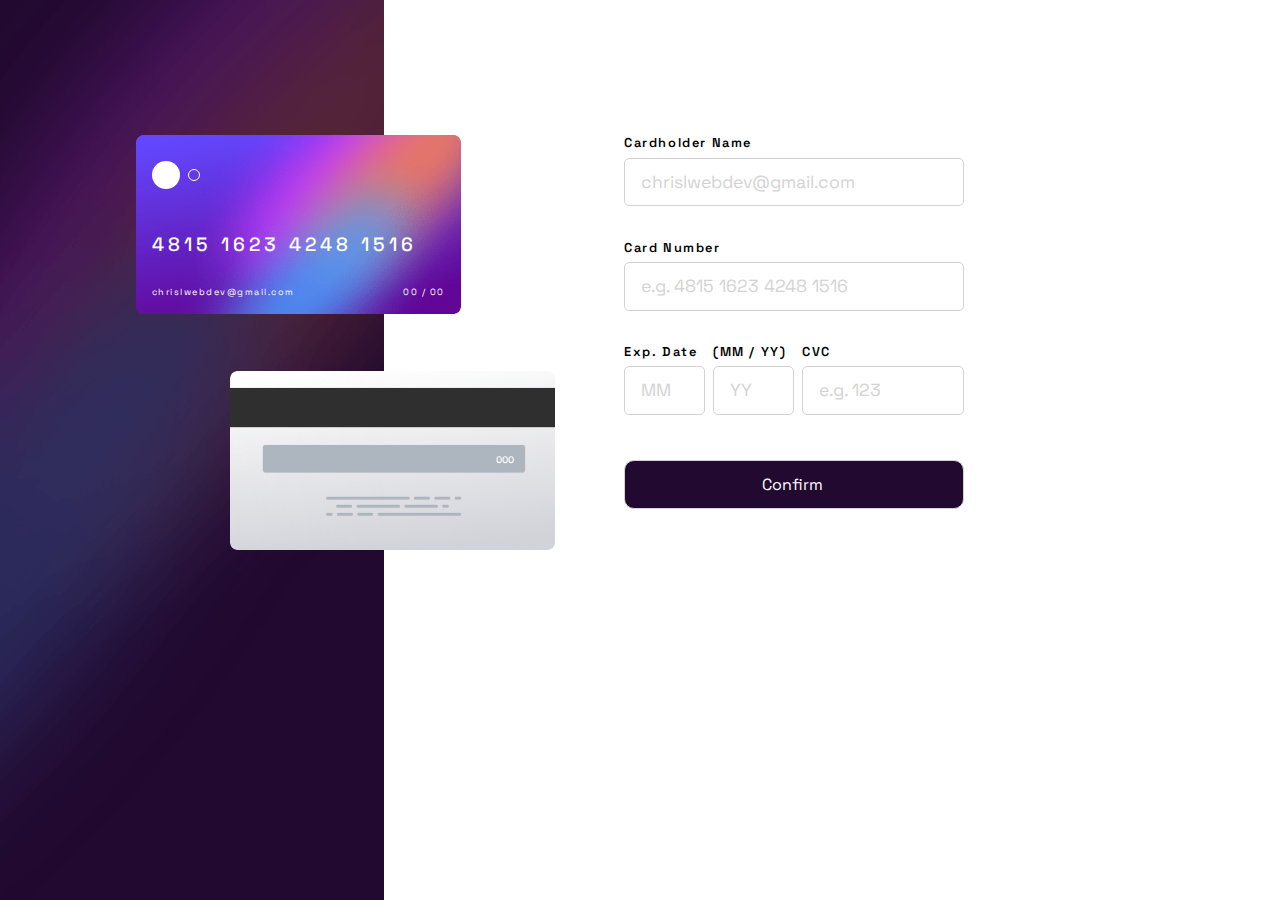
==== index.html @ e5f3b250 "Initial commit" ====
<!DOCTYPE html>
<html lang="en">
  <head>
    <meta charset="UTF-8" />
    <meta name="viewport" content="width=device-width, initial-scale=1.0" />
    <!-- displays site properly based on user's device -->

    <link
      rel="icon"
      type="image/png"
      sizes="32x32"
      href="./images/favicon-32x32.png"
    />
    <link rel="stylesheet" href="./stylesheet.css" />
    <link
      rel="stylesheet"
      href="https://cdnjs.cloudflare.com/ajax/libs/font-awesome/6.4.2/css/all.min.css"
      integrity="sha512-z3gLpd7yknf1YoNbCzqRKc4qyor8gaKU1qmn+CShxbuBusANI9QpRohGBreCFkKxLhei6S9CQXFEbbKuqLg0DA=="
      crossorigin="anonymous"
      referrerpolicy="no-referrer"
    />

    <title>Frontend Mentor | Interactive card details form</title>
  </head>
  <body>
    <!-- 1. Cards -->
    <main>
      <div class="card-container">
        <div class="card-center">
          <div class="card-back-container">
            <div class="card-back-info">
              <p class="card-back-cvv-code">000</p>
            </div>
          </div>

          <div class="card-front-container">
            <div class="card-front-info">
              <div class="card-front-logo">
                <div class="card-front-logo-pt-1"></div>
                <div class="card-front-logo-pt-2"></div>
              </div>

              <p class="card-front-number">4815 1623 4248 1516</p>

              <div class="card-front-details">
                <p class="card-front-name">chrislwebdev@gmail.com</p>
                <div class="card-expiration">
                  <span class="card-expiration-1">00</span>
                  <span class="card-expiration-2">/</span>
                  <span class="card-expiration-3">00</span>
                </div>
              </div>
            </div>
          </div>
        </div>
      </div>

      <!-- 2. Card details form -->
      <form action="" method="post" class="card-details-form">
        <div class="card-details-container">
          <label for="cardholder-name" class="cardholder-name"
            >Cardholder Name</label
          >
          <input
            type="text"
            id="cardholder-name"
            name="cardholder-name"
            placeholder="chrislwebdev@gmail.com"
            class="cardholder-name-input"
          />
          <p class="cardholder-name-error card-details-error">
            Please review your name
          </p>
        </div>

        <div class="card-details-container">
          <label for="er" class="card-number">Card Number</label>
          <input
            type="text"
            id="card-number"
            name="card-number"
            placeholder="e.g. 4815 1623 4248 1516"
            class="card-number-input"
            maxlength="19"
          />
          <p class="card-number-error card-details-error">
            Please review your number
          </p>
        </div>

        <div class="card-details-container">
          <div class="card-details-sub-container">
            <label for="expiration-date-1">Exp. Date</label>
            <input
              type="number"
              maxlength="3"
              id="expiration-date-1"
              name="expiration-date-1"
              placeholder="MM"
              class="expiration-date-1-input"
            />
            <p class="card-date-1-error card-details-error">
              Please review month
            </p>
          </div>

          <div class="card-details-sub-container">
            <label for="expiration-date-2">(MM / YY)</label>
            <input
              type="number"
              maxlength="3"
              id="expiration-date-2"
              name="expiration-date-2"
              placeholder="YY"
              class="expiration-date-2-input"
            />
            <p class="card-date-2-error card-details-error">
              Please review year
            </p>
          </div>

          <div class="card-details-sub-container">
            <label for="cvc-code">CVC</label>
            <input
              type="number"
              id="cvc-code"
              name="cvc-code"
              placeholder="e.g. 123"
              class="cvc-code-input"
            />
            <p class="cvc-code-error card-details-error">
              Please review your CVC code
            </p>
          </div>
        </div>

        <input type="submit" value="Confirm" class="form-submit-btn" />
      </form>
    </main>

    <script src="app.js"></script>
  </body>
</html>
---- stylesheet.css ----
@import url('https://fonts.googleapis.com/css2?family=Space+Grotesk:wght@300;400;500;600;700&display=swap');

*, *::before, *::after {
    margin: 0;
    padding: 0;
    box-sizing: border-box;
}

html {
    /* Font */
    --space-grotesk: Space Grotesk;

    /* Colors */
    --purple-rain: hsl(249, 99%, 64%);
    --peoples-purple: hsl(278, 94%, 30%);
    --warning-red: hsl(0, 100%, 66%);
    --white: hsl(0, 0%, 100%);
    color: hsl(270, 3%, 87%);
    color: hsl(279, 6%, 55%);
    --deep-purple-rain: hsl(278, 68%, 11%);
}

body {
    /* text-transform: uppercase; */
    font-family: var(--space-grotesk);
    font-weight: 500;
    max-width: 1440px;
    margin: auto;
}

img {
    max-width: 100%;
}

/* 1. Cards */
.card-container {
    height: 15rem;
    background: url('./images/bg-main-mobile.png');
    /* position: relative; */
    /* width: 90%; */
}

.card-center {
    max-width: 375px;
    /* min-width: 375px; */
    width: 99%;
    margin: auto;
    height: 100%;
    position: relative;
    /* background: red; */
}


.card-back-container, .card-front-container {
    width: 286px;
    height: 157px;
    max-width: 80%;
    position: absolute;
    border-radius: 7px;
    background-repeat: no-repeat;
    background-size: 100% 100%;
    color: var(--white);
}

.card-back-container {
    background-image: url('./images/bg-card-back.png');
    top: 15%;
    left: 18%;
    position: relative;
}

.card-back-cvv-code {
    display: inline;
    position: absolute;
    top: 46%;
    left: 83%;
    font-size: 7px;
}

.card-front-container {
    background-image: url('./images/bg-card-front.png');
    left: 5%;
    top: 52%;
}

.card-front-info {
    height: 100%;
    display: grid;
    grid-template-rows: 55% auto auto;
    padding: 1rem;
}

.card-front-logo {
    display: flex;
    align-items: center;
    gap: 0.5rem;
    margin-top: -2rem;
}

.card-front-logo > * {
    border-radius: 50%;
}

.card-front-logo-pt-1 {
    background: var(--white);
    height: 1.75rem;
    width: 1.75rem;
}

.card-front-logo-pt-2 {
    height: 0.75rem;
    width: 0.75rem;
    border: 1.3px solid var(--white);
}


.card-front-number {
    letter-spacing: 3.5px;
    font-size: 1rem;
}

input::-webkit-outer-spin-button,
input::-webkit-inner-spin-button {
    display: none;
}

.card-front-details {
    display: flex;
    justify-content: space-between;
    align-items: flex-end;
    font-size: 9px;
    letter-spacing: 1.5px;
    font-weight: 400;
}


/* 2. Card details form  */
.card-details-form {
    margin-top: 5rem;
    width: 90%;
    /* background: yellow; */
    margin: auto;
    margin-top: 5rem;
    max-width: 340px;
    margin-bottom: 2rem;
}

::placeholder {
    font-family: var(--space-grotesk);
    color: lightgrey;
    /* padding-left: 0.5rem; */
    font-size: 1.1rem;
    text-transform: none;
}

label {
    font-size: 0.8rem;
    letter-spacing: 1.6px;
    display: block;
    margin-bottom: 0.4rem;
    font-weight: 600;
    color: black;
}

input {
    width: 100%;
    padding: 0.8rem 0.25rem;
    border: 1px solid lightgray;
    border-radius: 5px;
    padding-left: 1rem;
    font-size: 1.1rem;
    /* text-transform: uppercase; */
}


.card-details-container:nth-child(3) {
    display: grid;
    grid-template-columns: 0.5fr 0.5fr 1fr;
    gap: 0.5rem;
}

.card-details-container {
    margin-bottom: 1rem;
}

.form-submit-btn, .success-continue-btn {
    background: var(--deep-purple-rain);
    color: var(--white);
    font-family: var(--space-grotesk);
    font-weight: 400;
    font-size: 1rem;
    padding-block: 0.8rem;
    padding-left: 0;
    border-radius: 10px;
    text-transform: none;
    cursor: pointer;
}

.card-number-inputs-container {
    display: flex;
}

.card-details-error {
    color: var(--warning-red);
    font-size: 0.65rem;
    margin-top: 0.2rem;
    text-transform: none;
    visibility:hidden;
}

.element-visible {
    visibility: visible;
}


/* 3. Success page */
.success-message {
    text-align: center;
}

.success-message > * {
    margin-bottom: 1.5rem;
}

.success-tick-background {
    height: 5rem;
    width: 5rem;
    background: linear-gradient(var(--purple-rain), var(--peoples-purple));
    border-radius: 50px;
    color: var(--white);
    display: inline-block;
    position: relative;
}

.success-tick {
    position: absolute;
    top: 50%;
    left: 50%;
    transform: translate(-50%, -50%);
    font-size: 2rem;
    font-weight: 200;
}

.success-thank-you {
    color: var(--deep-purple-rain);
    letter-spacing: 2px;
    font-size: 1.75rem;
    text-transform: uppercase;
}

.success-message {
    text-transform: none;
    margin-bottom: 2.5rem;
}

.success-continue-btn {
    width: 90%;
}

/* Responsive section */
@media (width > 1000px) {

    main {
        display: grid;
        grid-template-columns: 30% 70%;
        grid-template-rows: 1fr;
        height: 100vh;
        max-height: 1000px;
    }
    
    .card-container {
        background: url('./images/bg-main-desktop.png');
        height: 100%;
    }
    
    .card-back-container, .card-front-container {
        width: 325px;
        height: 179px;
        max-width: 200%;
    }

    .card-details-form {
        margin-left: 15rem;
        margin-top: 15%;
    }

    .card-back-container {
        top: 55%;
        left: 60%;
    }
    
    .card-front-container {
        top: 20%;
        left: 35%;
    }

    .card-center {
        height: 100%;
    }

    .card-back-cvv-code {
        font-size: 9.5px;
        left: 82%;
    }

    .card-front-number {
        letter-spacing: 4px;
        font-size: 1.2rem;
    }
}


@media (height > 850px) {
    .card-center {
        height: 75%;
    }
}

.attribution {
    padding: 2rem 3rem;
    margin-top: 5rem;
    text-align: center;
}

.attribution-title {
    text-decoration: underline;
}

.attribution-link {
    font-size: 1.2rem;
}

.frontend-mentor-img {
    width: 20rem;
}

.attribution-align {
    margin-bottom: 2rem;
    display: flex;
    flex-flow: column;
    justify-content: space-evenly;
    align-items: center;
    margin-top: 1.5rem;
}

.attribution-align > * {
    margin-bottom: 2rem;
}

.social-icons {
    display: flex;
    justify-content: center;
    gap: 1rem;
    font-size: 2rem;
}

.social-icons > li > a {
    color: black;
}

.coder-img {
    width: 7rem;
}

@media (width > 650px) {
    .attribution {
        display: grid;
        grid-template-columns: repeat(2, 1fr);
    }
    
    .attribution-align {
    min-height: 17.5rem;
    margin-inline: 2rem;
    }

    .attribution-align > * {
        margin-bottom: 0;
    }
}
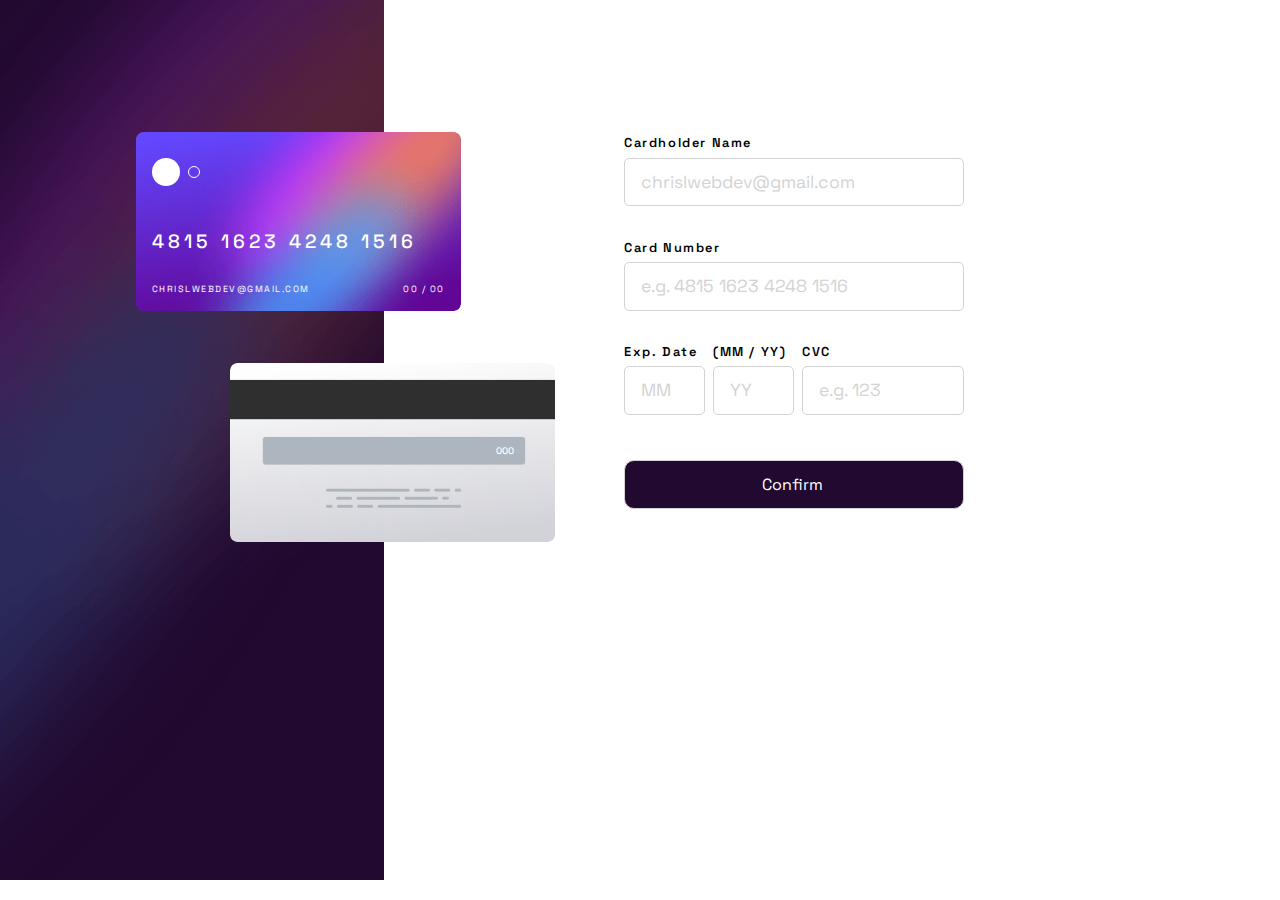
==== commit 47dd54de: "Bug fixes" ====
--- a/index.html
+++ b/index.html
@@ -67,6 +67,7 @@
             name="cardholder-name"
             placeholder="chrislwebdev@gmail.com"
             class="cardholder-name-input"
+            onkeypress="return !/\d/.test(event.key)"
           />
           <p class="cardholder-name-error card-details-error">
             Please review your name
@@ -93,11 +94,14 @@
             <label for="expiration-date-1">Exp. Date</label>
             <input
               type="number"
-              maxlength="3"
               id="expiration-date-1"
               name="expiration-date-1"
               placeholder="MM"
               class="expiration-date-1-input"
+              inputmode="numeric"
+              pattern="\d{2}"
+              maxlength="2"
+              oninput="if (this.value.length > this.maxLength) this.value = this.value.slice(0, this.maxLength);"
             />
             <p class="card-date-1-error card-details-error">
               Please review month
@@ -108,11 +112,13 @@
             <label for="expiration-date-2">(MM / YY)</label>
             <input
               type="number"
-              maxlength="3"
               id="expiration-date-2"
               name="expiration-date-2"
               placeholder="YY"
               class="expiration-date-2-input"
+              pattern="\d{2}"
+              maxlength="2"
+              oninput="if (this.value.length > this.maxLength) this.value = this.value.slice(0, this.maxLength);"
             />
             <p class="card-date-2-error card-details-error">
               Please review year
@@ -127,6 +133,9 @@
               name="cvc-code"
               placeholder="e.g. 123"
               class="cvc-code-input"
+              pattern="\d{3}"
+              maxlength="3"
+              oninput="if (this.value.length > this.maxLength) this.value = this.value.slice(0, this.maxLength);"
             />
             <p class="cvc-code-error card-details-error">
               Please review your CVC code
--- a/stylesheet.css
+++ b/stylesheet.css
@@ -1,379 +1,385 @@
-@import url('https://fonts.googleapis.com/css2?family=Space+Grotesk:wght@300;400;500;600;700&display=swap');
-
-*, *::before, *::after {
-    margin: 0;
-    padding: 0;
-    box-sizing: border-box;
+@import url("https://fonts.googleapis.com/css2?family=Space+Grotesk:wght@300;400;500;600;700&display=swap");
+
+*,
+*::before,
+*::after {
+  margin: 0;
+  padding: 0;
+  box-sizing: border-box;
 }
 
 html {
-    /* Font */
-    --space-grotesk: Space Grotesk;
-
-    /* Colors */
-    --purple-rain: hsl(249, 99%, 64%);
-    --peoples-purple: hsl(278, 94%, 30%);
-    --warning-red: hsl(0, 100%, 66%);
-    --white: hsl(0, 0%, 100%);
-    color: hsl(270, 3%, 87%);
-    color: hsl(279, 6%, 55%);
-    --deep-purple-rain: hsl(278, 68%, 11%);
+  /* Font */
+  --space-grotesk: Space Grotesk;
+
+  /* Colors */
+  --purple-rain: hsl(249, 99%, 64%);
+  --peoples-purple: hsl(278, 94%, 30%);
+  --warning-red: hsl(0, 100%, 66%);
+  --white: hsl(0, 0%, 100%);
+  color: hsl(270, 3%, 87%);
+  color: hsl(279, 6%, 55%);
+  --deep-purple-rain: hsl(278, 68%, 11%);
 }
 
 body {
-    /* text-transform: uppercase; */
-    font-family: var(--space-grotesk);
-    font-weight: 500;
-    max-width: 1440px;
-    margin: auto;
+  /* text-transform: uppercase; */
+  font-family: var(--space-grotesk);
+  font-weight: 500;
+  max-width: 1440px;
+  margin: auto;
 }
 
 img {
-    max-width: 100%;
+  max-width: 100%;
 }
 
 /* 1. Cards */
 .card-container {
-    height: 15rem;
-    background: url('./images/bg-main-mobile.png');
-    /* position: relative; */
-    /* width: 90%; */
+  height: 15rem;
+  background: url("./images/bg-main-mobile.png");
+
+  /* position: relative; */
+  /* width: 90%; */
 }
 
 .card-center {
-    max-width: 375px;
-    /* min-width: 375px; */
-    width: 99%;
-    margin: auto;
-    height: 100%;
-    position: relative;
-    /* background: red; */
-}
-
-
-.card-back-container, .card-front-container {
-    width: 286px;
-    height: 157px;
-    max-width: 80%;
-    position: absolute;
-    border-radius: 7px;
-    background-repeat: no-repeat;
-    background-size: 100% 100%;
-    color: var(--white);
+  max-width: 375px;
+  /* min-width: 375px; */
+  width: 99%;
+  margin: auto;
+  height: 100%;
+  position: relative;
+  /* background: red; */
+}
+
+.card-back-container,
+.card-front-container {
+  width: 286px;
+  height: 157px;
+  max-width: 80%;
+  position: absolute;
+  border-radius: 7px;
+  background-repeat: no-repeat;
+  background-size: 100% 100%;
+  color: var(--white);
+  overflow: clip;
 }
 
 .card-back-container {
-    background-image: url('./images/bg-card-back.png');
-    top: 15%;
-    left: 18%;
-    position: relative;
+  background-image: url("./images/bg-card-back.png");
+  top: 15%;
+  left: 18%;
+  position: relative;
 }
 
 .card-back-cvv-code {
-    display: inline;
-    position: absolute;
-    top: 46%;
-    left: 83%;
-    font-size: 7px;
+  display: inline;
+  position: absolute;
+  top: 46%;
+  left: 83%;
+  font-size: 7px;
 }
 
 .card-front-container {
-    background-image: url('./images/bg-card-front.png');
-    left: 5%;
-    top: 52%;
+  background-image: url("./images/bg-card-front.png");
+  left: 5%;
+  top: 52%;
 }
 
 .card-front-info {
-    height: 100%;
-    display: grid;
-    grid-template-rows: 55% auto auto;
-    padding: 1rem;
+  height: 100%;
+  display: grid;
+  grid-template-rows: 55% auto auto;
+  padding: 1rem;
 }
 
 .card-front-logo {
-    display: flex;
-    align-items: center;
-    gap: 0.5rem;
-    margin-top: -2rem;
+  display: flex;
+  align-items: center;
+  gap: 0.5rem;
+  margin-top: -2rem;
 }
 
 .card-front-logo > * {
-    border-radius: 50%;
+  border-radius: 50%;
 }
 
 .card-front-logo-pt-1 {
-    background: var(--white);
-    height: 1.75rem;
-    width: 1.75rem;
+  background: var(--white);
+  height: 1.75rem;
+  width: 1.75rem;
 }
 
 .card-front-logo-pt-2 {
-    height: 0.75rem;
-    width: 0.75rem;
-    border: 1.3px solid var(--white);
-}
-
+  height: 0.75rem;
+  width: 0.75rem;
+  border: 1.3px solid var(--white);
+}
 
 .card-front-number {
-    letter-spacing: 3.5px;
-    font-size: 1rem;
+  letter-spacing: 3.5px;
+  font-size: 1rem;
 }
 
 input::-webkit-outer-spin-button,
 input::-webkit-inner-spin-button {
-    display: none;
+  display: none;
 }
 
 .card-front-details {
-    display: flex;
-    justify-content: space-between;
-    align-items: flex-end;
-    font-size: 9px;
-    letter-spacing: 1.5px;
-    font-weight: 400;
-}
-
+  display: flex;
+  justify-content: space-between;
+  align-items: flex-end;
+  font-size: 9px;
+  letter-spacing: 1.5px;
+  font-weight: 400;
+}
 
 /* 2. Card details form  */
 .card-details-form {
-    margin-top: 5rem;
-    width: 90%;
-    /* background: yellow; */
-    margin: auto;
-    margin-top: 5rem;
-    max-width: 340px;
-    margin-bottom: 2rem;
+  margin-top: 5rem;
+  width: 90%;
+  /* background: yellow; */
+  margin: auto;
+  margin-top: 5rem;
+  max-width: 340px;
+  margin-bottom: 2rem;
 }
 
 ::placeholder {
-    font-family: var(--space-grotesk);
-    color: lightgrey;
-    /* padding-left: 0.5rem; */
-    font-size: 1.1rem;
-    text-transform: none;
+  font-family: var(--space-grotesk);
+  color: lightgrey;
+  /* padding-left: 0.5rem; */
+  font-size: 1.1rem;
+  text-transform: none;
 }
 
 label {
-    font-size: 0.8rem;
-    letter-spacing: 1.6px;
-    display: block;
-    margin-bottom: 0.4rem;
-    font-weight: 600;
-    color: black;
+  font-size: 0.8rem;
+  letter-spacing: 1.6px;
+  display: block;
+  margin-bottom: 0.4rem;
+  font-weight: 600;
+  color: black;
 }
 
 input {
-    width: 100%;
-    padding: 0.8rem 0.25rem;
-    border: 1px solid lightgray;
-    border-radius: 5px;
-    padding-left: 1rem;
-    font-size: 1.1rem;
-    /* text-transform: uppercase; */
-}
-
+  width: 100%;
+  padding: 0.8rem 0.25rem;
+  border: 1px solid lightgray;
+  border-radius: 5px;
+  padding-left: 1rem;
+  font-size: 1.1rem;
+  /* text-transform: uppercase; */
+}
 
 .card-details-container:nth-child(3) {
-    display: grid;
-    grid-template-columns: 0.5fr 0.5fr 1fr;
-    gap: 0.5rem;
+  display: grid;
+  grid-template-columns: 0.5fr 0.5fr 1fr;
+  gap: 0.5rem;
 }
 
 .card-details-container {
-    margin-bottom: 1rem;
-}
-
-.form-submit-btn, .success-continue-btn {
-    background: var(--deep-purple-rain);
-    color: var(--white);
-    font-family: var(--space-grotesk);
-    font-weight: 400;
-    font-size: 1rem;
-    padding-block: 0.8rem;
-    padding-left: 0;
-    border-radius: 10px;
-    text-transform: none;
-    cursor: pointer;
+  margin-bottom: 1rem;
+}
+
+.cardholder-name-input,
+.card-front-name {
+  text-transform: uppercase;
+}
+
+.form-submit-btn,
+.success-continue-btn {
+  background: var(--deep-purple-rain);
+  color: var(--white);
+  font-family: var(--space-grotesk);
+  font-weight: 400;
+  font-size: 1rem;
+  padding-block: 0.8rem;
+  padding-left: 0;
+  border-radius: 10px;
+  text-transform: none;
+  cursor: pointer;
 }
 
 .card-number-inputs-container {
-    display: flex;
+  display: flex;
 }
 
 .card-details-error {
-    color: var(--warning-red);
-    font-size: 0.65rem;
-    margin-top: 0.2rem;
-    text-transform: none;
-    visibility:hidden;
+  color: var(--warning-red);
+  font-size: 0.65rem;
+  margin-top: 0.2rem;
+  text-transform: none;
+  visibility: hidden;
 }
 
 .element-visible {
-    visibility: visible;
-}
-
+  visibility: visible;
+}
 
 /* 3. Success page */
 .success-message {
-    text-align: center;
+  text-align: center;
 }
 
 .success-message > * {
-    margin-bottom: 1.5rem;
+  margin-bottom: 1.5rem;
 }
 
 .success-tick-background {
-    height: 5rem;
-    width: 5rem;
-    background: linear-gradient(var(--purple-rain), var(--peoples-purple));
-    border-radius: 50px;
-    color: var(--white);
-    display: inline-block;
-    position: relative;
+  height: 5rem;
+  width: 5rem;
+  background: linear-gradient(var(--purple-rain), var(--peoples-purple));
+  border-radius: 50px;
+  color: var(--white);
+  display: inline-block;
+  position: relative;
 }
 
 .success-tick {
-    position: absolute;
-    top: 50%;
-    left: 50%;
-    transform: translate(-50%, -50%);
-    font-size: 2rem;
-    font-weight: 200;
+  position: absolute;
+  top: 50%;
+  left: 50%;
+  transform: translate(-50%, -50%);
+  font-size: 2rem;
+  font-weight: 200;
 }
 
 .success-thank-you {
-    color: var(--deep-purple-rain);
-    letter-spacing: 2px;
-    font-size: 1.75rem;
-    text-transform: uppercase;
+  color: var(--deep-purple-rain);
+  letter-spacing: 2px;
+  font-size: 1.75rem;
+  text-transform: uppercase;
 }
 
 .success-message {
-    text-transform: none;
-    margin-bottom: 2.5rem;
+  text-transform: none;
+  margin-bottom: 2.5rem;
 }
 
 .success-continue-btn {
-    width: 90%;
+  width: 90%;
 }
 
 /* Responsive section */
 @media (width > 1000px) {
-
-    main {
-        display: grid;
-        grid-template-columns: 30% 70%;
-        grid-template-rows: 1fr;
-        height: 100vh;
-        max-height: 1000px;
-    }
-    
-    .card-container {
-        background: url('./images/bg-main-desktop.png');
-        height: 100%;
-    }
-    
-    .card-back-container, .card-front-container {
-        width: 325px;
-        height: 179px;
-        max-width: 200%;
-    }
-
-    .card-details-form {
-        margin-left: 15rem;
-        margin-top: 15%;
-    }
-
-    .card-back-container {
-        top: 55%;
-        left: 60%;
-    }
-    
-    .card-front-container {
-        top: 20%;
-        left: 35%;
-    }
-
-    .card-center {
-        height: 100%;
-    }
-
-    .card-back-cvv-code {
-        font-size: 9.5px;
-        left: 82%;
-    }
-
-    .card-front-number {
-        letter-spacing: 4px;
-        font-size: 1.2rem;
-    }
-}
-
+  main {
+    display: grid;
+    grid-template-columns: 30% 70%;
+    grid-template-rows: 1fr;
+    height: 100vh;
+    max-height: 1000px;
+  }
+
+  .card-container {
+    background: url("./images/bg-main-desktop.png");
+    height: 100%;
+    max-height: 55rem;
+  }
+
+  .card-back-container,
+  .card-front-container {
+    width: 325px;
+    height: 179px;
+    max-width: 200%;
+  }
+
+  .card-details-form {
+    margin-left: 15rem;
+    margin-top: 15%;
+  }
+
+  .card-back-container {
+    top: 55%;
+    left: 60%;
+  }
+
+  .card-front-container {
+    top: 20%;
+    left: 35%;
+  }
+
+  .card-center {
+    height: 100%;
+  }
+
+  .card-back-cvv-code {
+    font-size: 9.5px;
+    left: 82%;
+  }
+
+  .card-front-number {
+    letter-spacing: 4px;
+    font-size: 1.2rem;
+  }
+}
 
 @media (height > 850px) {
-    .card-center {
-        height: 75%;
-    }
+  .card-center {
+    height: 75%;
+  }
 }
 
 .attribution {
-    padding: 2rem 3rem;
-    margin-top: 5rem;
-    text-align: center;
+  padding: 2rem 3rem;
+  margin-top: 5rem;
+  text-align: center;
 }
 
 .attribution-title {
-    text-decoration: underline;
+  text-decoration: underline;
 }
 
 .attribution-link {
-    font-size: 1.2rem;
+  font-size: 1.2rem;
 }
 
 .frontend-mentor-img {
-    width: 20rem;
+  width: 20rem;
 }
 
 .attribution-align {
-    margin-bottom: 2rem;
-    display: flex;
-    flex-flow: column;
-    justify-content: space-evenly;
-    align-items: center;
-    margin-top: 1.5rem;
+  margin-bottom: 2rem;
+  display: flex;
+  flex-flow: column;
+  justify-content: space-evenly;
+  align-items: center;
+  margin-top: 1.5rem;
 }
 
 .attribution-align > * {
-    margin-bottom: 2rem;
+  margin-bottom: 2rem;
 }
 
 .social-icons {
-    display: flex;
-    justify-content: center;
-    gap: 1rem;
-    font-size: 2rem;
+  display: flex;
+  justify-content: center;
+  gap: 1rem;
+  font-size: 2rem;
 }
 
 .social-icons > li > a {
-    color: black;
+  color: black;
 }
 
 .coder-img {
-    width: 7rem;
+  width: 7rem;
 }
 
 @media (width > 650px) {
-    .attribution {
-        display: grid;
-        grid-template-columns: repeat(2, 1fr);
-    }
-    
-    .attribution-align {
+  .attribution {
+    display: grid;
+    grid-template-columns: repeat(2, 1fr);
+  }
+
+  .attribution-align {
     min-height: 17.5rem;
     margin-inline: 2rem;
-    }
-
-    .attribution-align > * {
-        margin-bottom: 0;
-    }
-}+  }
+
+  .attribution-align > * {
+    margin-bottom: 0;
+  }
+}
